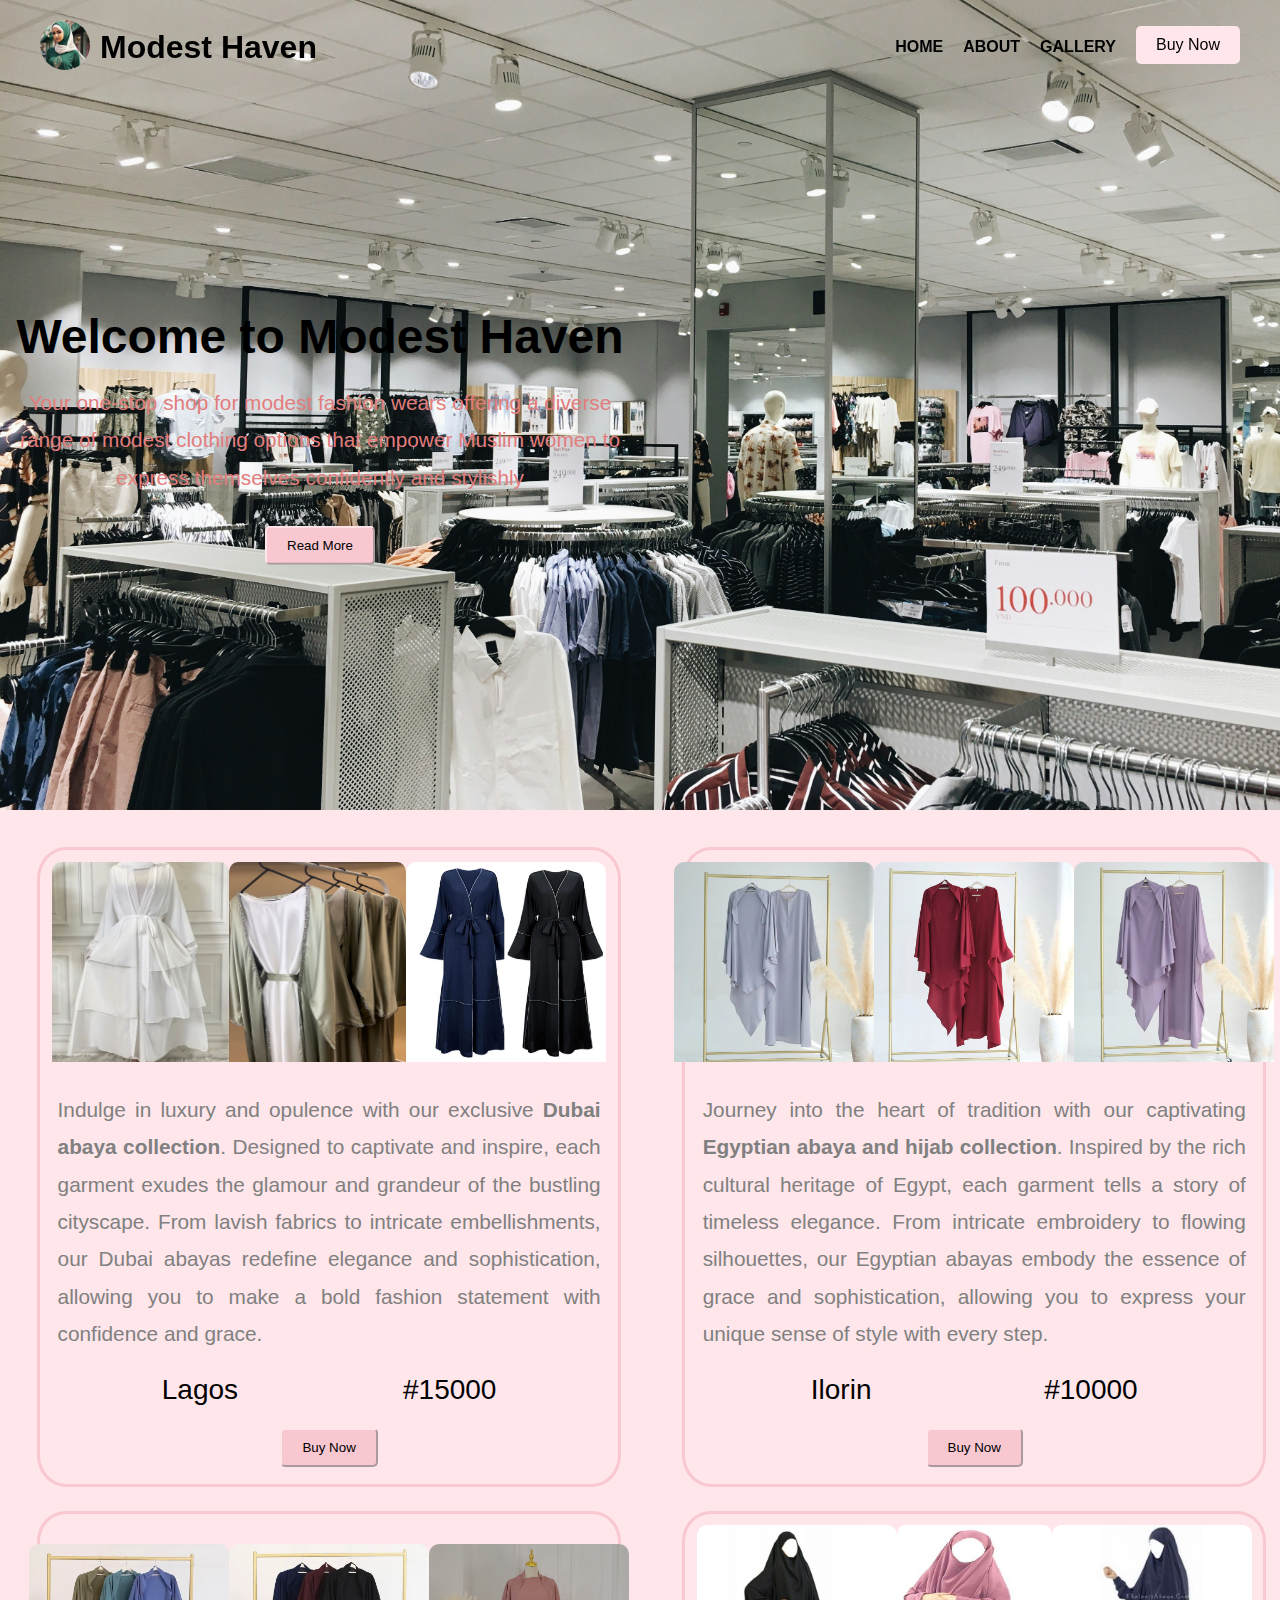
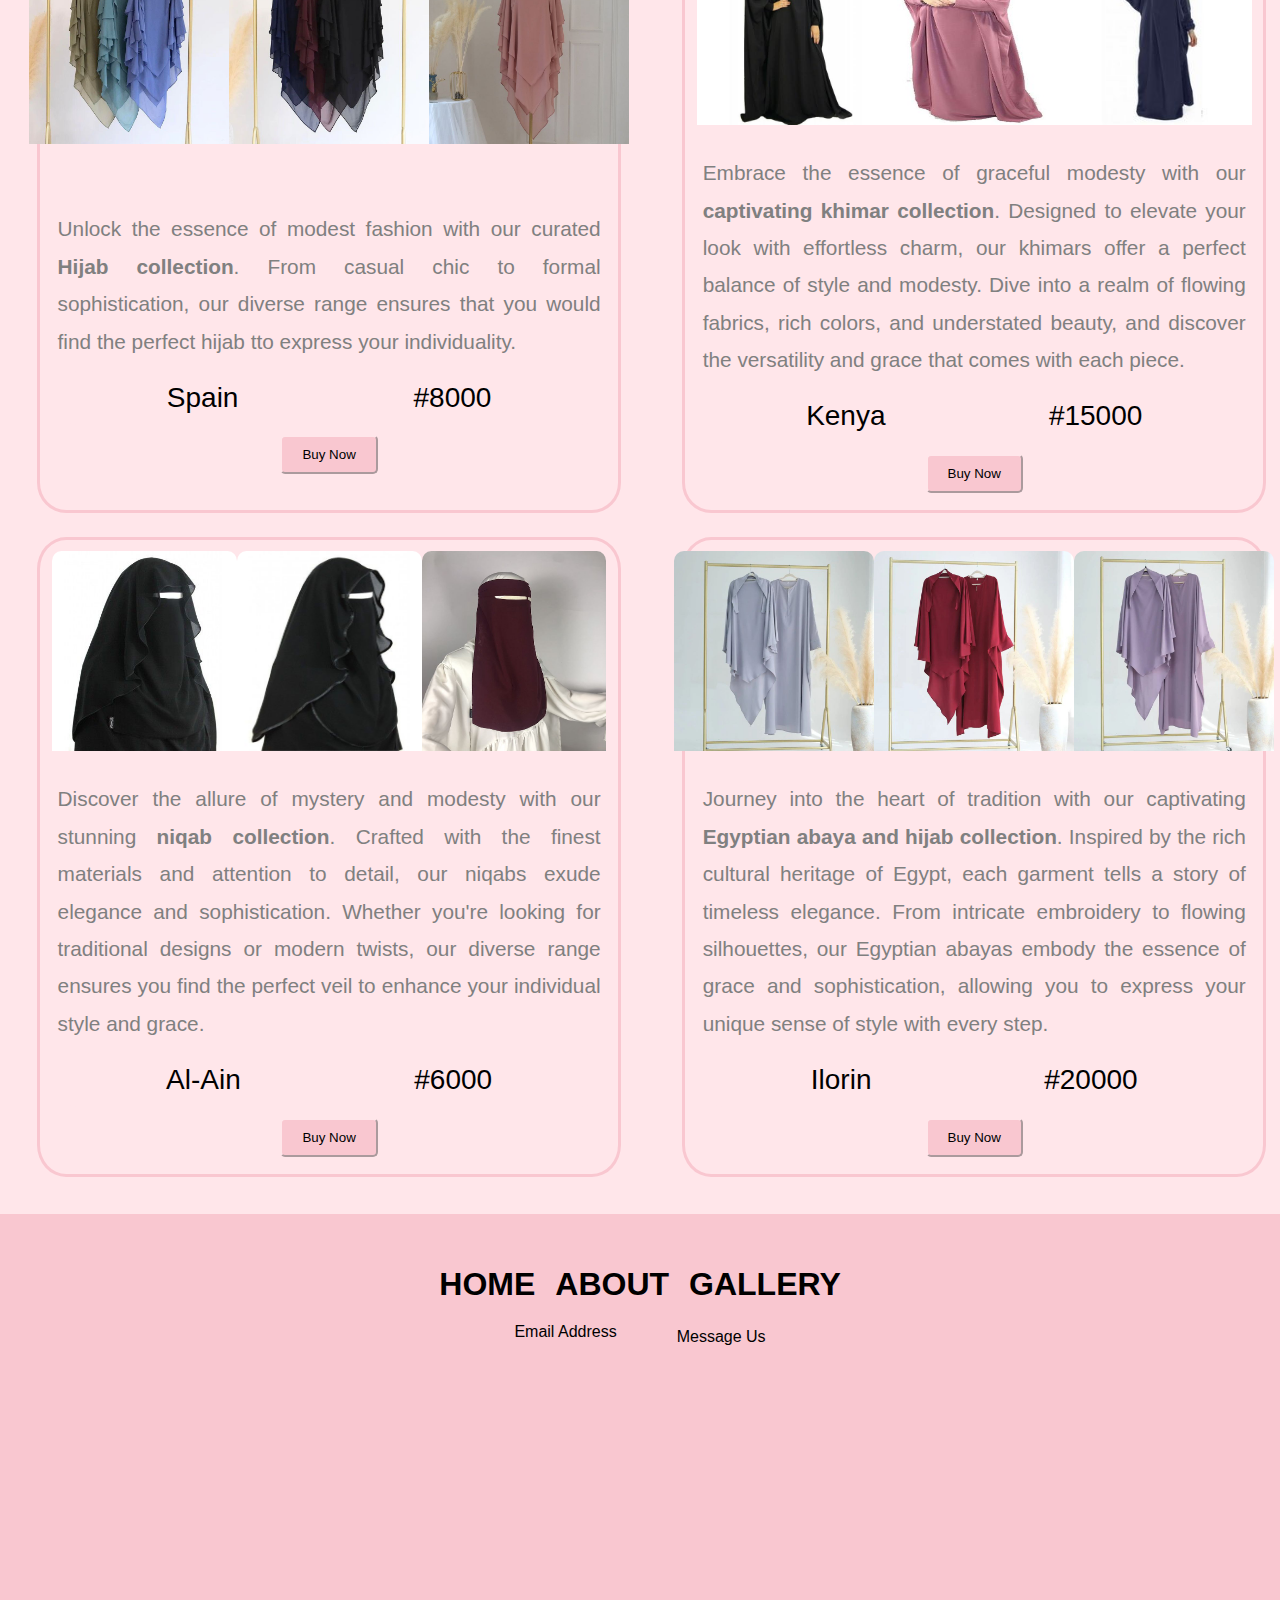
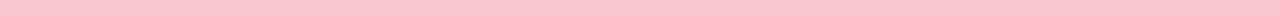
==== index.html @ b9d2606f "created fashion store" ====
<!DOCTYPE html>
<html lang="en">
  <head>
    <meta charset="UTF-8" />
    <meta name="viewport" content="width=device-width, initial-scale=1.0" />
    <title>Modest Haven</title>
    <link rel="stylesheet" href="./style/style.css" />
    <link
      rel="stylesheet"
      href="./font-awesome-4.7.0/css/font-awesome.min.css"
    />
    <script defer src="./script/script.js"></script>
    <link rel="preconnect" href="https://fonts.googleapis.com">
<link rel="preconnect" href="https://fonts.gstatic.com" crossorigin>
<link href="https://fonts.googleapis.com/css2?family=Montserrat:ital,wght@0,100..900;1,100..900&display=swap" rel="stylesheet">
  </head>
  <body>
    <header id="header">
      <div class="logo">
        <img src="./public/logo2.png" alt="Logo">
        <h1>Modest Haven</h1>
      </div>
      <nav id="navbar">
        <ul class="menu hamburger" >
          <li><a href="#">Home</a></li>
          <li><a href="./about.html">About</a></li>
          <li><a href="./gallery.html">Gallery</a></li>
          <a href="./gallery.html"> <button>Buy Now</button></a>
        </ul>
        <button class="menu-toggle" id="menu-toggle">
          <svg xmlns="http://www.w3.org/2000/svg" fill="none" viewBox="0 0 24 24" stroke-width="1.5" stroke="currentColor" class="open">
            <path stroke-linecap="round" stroke-linejoin="round" d="M3.75 6.75h16.5M3.75 12h16.5m-16.5 5.25h16.5" />
          </svg>    
          <svg xmlns="http://www.w3.org/2000/svg" fill="none" viewBox="0 0 24 24" stroke-width="1.5" stroke="currentColor" class="close">
            <path stroke-linecap="round" stroke-linejoin="round" d="M6 18 18 6M6 6l12 12" />
          </svg>
          
          </button>      
      </nav>
    </header>
    
    <section class="landing">
      <div class="container">
        <h2>Welcome to Modest Haven</h2>
        <p>
          Your one-stop shop for modest fashion wears offering a diverse range
          of modest clothing options that empower Muslim women to express
          themselves confidently and stylishly
        </p>
        <a href="./about.html"> <button>Read More</button></a>
      </div>
    </section>
    <div class="gallery">
      <div class="card-container">
        <div class="card">
          <div class="card-img">
            <img src="./public/dubai abaya/dubai (1).jpeg" alt="" />
            <img src="./public/dubai abaya/dubai (2).jpeg" alt="" />
            <img src="./public/dubai abaya/dubai (3).jpeg" alt="" />
          </div>
          <div class="blog">
            <p>
              Indulge in luxury and opulence with our exclusive
              <strong>Dubai abaya collection</strong>. Designed to captivate and
              inspire, each garment exudes the glamour and grandeur of the
              bustling cityscape. From lavish fabrics to intricate
              embellishments, our Dubai abayas redefine elegance and
              sophistication, allowing you to make a bold fashion statement with
              confidence and grace.
            </p>
            <div class="details">
              <span><i class="fa-solid fa-location-dot"></i>Lagos</span>
              <span>#15000</span>
            </div>
            <a href="https://wa.me/+2348085032329"> <button>Buy Now</button></a>
          </div>
        </div>

        <div class="card">
          <div class="card-img">
            <img
              src="./public/egyptian abaya with hijabs/abaya (1).jpeg"
              alt=""
            />
            <img
              src="./public/egyptian abaya with hijabs/abaya (2).jpeg"
              alt=""
            />
            <img
              src="./public/egyptian abaya with hijabs/abaya (3).jpeg"
              alt=""
            />
          </div>
          <div class="blog">
            <p>
              Journey into the heart of tradition with our captivating
              <strong>Egyptian abaya and hijab collection</strong>. Inspired by
              the rich cultural heritage of Egypt, each garment tells a story of
              timeless elegance. From intricate embroidery to flowing
              silhouettes, our Egyptian abayas embody the essence of grace and
              sophistication, allowing you to express your unique sense of style
              with every step.
            </p>
            <div class="details">
              <span><i class="fa-solid fa-location-dot"></i>Ilorin</span>
              <span>#10000</span>
            </div>
            <a href="https://wa.me/+2348085032329"> <button>Buy Now</button></a>
          </div>
        </div>

        <div class="card">
          <div class="card-img">
            <img src="./public/hijabs/hijab (1).jpeg" alt="" />
            <img src="./public/hijabs/hijab (2).jpeg" alt="" />
            <img src="./public/hijabs/hijab (3).jpeg" alt="" />
          </div>
          <div class="blog">
            <p>
              Unlock the essence of modest fashion with our curated
              <strong>Hijab collection</strong>. From casual chic to formal
              sophistication, our diverse range ensures that you would find the
              perfect hijab tto express your individuality.
            </p>
            <div class="details">
              <span><i class="fa-solid fa-location-dot"></i>Spain</span>
              <span>#8000</span>
            </div>
            <a href="https://wa.me/+2348085032329"> <button>Buy Now</button></a>
          </div>
        </div>

        <div class="card">
          <div class="card-img">
            <img src="./public/khimar/khimar1 (1).jpeg" alt="" />
            <img src="./public/khimar/khimar1 (1).jpg" alt="" />
            <img src="./public/khimar/khimar1 (2).jpg" alt="" />
          </div>
          <div class="blog">
            <p>
              Embrace the essence of graceful modesty with our
              <strong>captivating khimar collection</strong>. Designed to
              elevate your look with effortless charm, our khimars offer a
              perfect balance of style and modesty. Dive into a realm of flowing
              fabrics, rich colors, and understated beauty, and discover the
              versatility and grace that comes with each piece.
            </p>
            <div class="details">
              <span><i class="fa-solid fa-location-dot"></i>Kenya</span>
              <span>#15000</span>
            </div>
            <a href="https://wa.me/+2348085032329"> <button>Buy Now</button></a>
          </div>
        </div>

        <div class="card niqab">
          <div class="card-img">
            <img src="./public/niqabs/niqab (1).jpeg" alt="" />
            <img src="./public/niqabs/niqab (2).jpeg" alt="" />
            <img src="./public/niqabs/niqab (3).jpeg" alt="" />
          </div>
          <div class="blog">
            <p>
              Discover the allure of mystery and modesty with our stunning
              <strong>niqab collection</strong>. Crafted with the finest
              materials and attention to detail, our niqabs exude elegance and
              sophistication. Whether you're looking for traditional designs or
              modern twists, our diverse range ensures you find the perfect veil
              to enhance your individual style and grace.
            </p>
            <div class="details">
              <span><i class="fa-solid fa-location-dot"></i>Al-Ain</span>
              <span>#6000</span>
            </div>
            <a href="https://wa.me/+2348085032329"> <button>Buy Now</button></a>
          </div>
        </div>
        <div class="card">
          <div class="card-img">
            <img
              src="./public/egyptian abaya with hijabs/abaya (1).jpeg"
              alt=""
            />
            <img
              src="./public/egyptian abaya with hijabs/abaya (2).jpeg"
              alt=""
            />
            <img
              src="./public/egyptian abaya with hijabs/abaya (3).jpeg"
              alt=""
            />
          </div>
          <div class="blog">
            <p>
              Journey into the heart of tradition with our captivating
              <strong>Egyptian abaya and hijab collection</strong>. Inspired by
              the rich cultural heritage of Egypt, each garment tells a story of
              timeless elegance. From intricate embroidery to flowing
              silhouettes, our Egyptian abayas embody the essence of grace and
              sophistication, allowing you to express your unique sense of style
              with every step.
            </p>
            <div class="details">
              <span><i class="fa-solid fa-location-dot"></i>Ilorin</span>
              <span>#20000</span>
            </div>
            <a href="https://wa.me/+2348085032329"> <button>Buy Now</button></a>
          </div>
        </div>
      </div>
    </div>

    <footer>
      <footer>
        <nav>
          <ul>
            <li><a href="./index.html">Home</a></li>
            <li><a href="./about.html">About</a></li>
            <li><a href="./gallery.html">Gallery</a></li>
          </ul>
        </nav>
        <div class="contact-details">
          <a href="mailto:asmaaishowo2912@gmail.com">Email Address</a>
          <a href="https://wa.me/+2348085032329"><p>Message Us</p></a>
        </div>
        <div class="live-map">
          <iframe
            src="https://www.google.com/maps/embed?pb=!1m18!1m12!1m3!1d3946.375915290896!2d4.514616473500658!3d8.46277609759829!2m3!1f0!2f0!3f0!3m2!1i1024!2i768!4f13.1!3m3!1m2!1s0x1036535862842335%3A0xa65446257aa4c452!2sTanik%20Foods!5e0!3m2!1sen!2sng!4v1714687609646!5m2!1sen!2sng"
            width="100%"
            height="200"
            style="border: 0"
            allowfullscreen=""
            loading="lazy"
            referrerpolicy="no-referrer-when-downgrade"
          ></iframe>
        </div>
      </footer>
  </body>
</html>
---- style/style.css ----
:root {
  --primary-color: #ffe6ea;
  --secondary-color: #fbf5f5;
  --text-color: grey;
  --shadow-color: #000;
  --border-color: #f9c7d0;
}
* {
  margin: 0;
  padding: 0;
  box-sizing: border-box;
}
body {
  margin: 0;
  width: 100%;
  font-family: Arial, sans-serif;
  background-color: var(--primary-color);
}

header {
  position: fixed;
  top: 0;
  left: 0;
  width: 100vw;
  background-color: transparent;
  padding: 20px 40px;
  transition: background-color 0.3s ease;
  z-index: 1000;
  display: flex;
  justify-content: space-between;
  align-items: center;
}
.scrolled {
  background-color: var(--border-color);
}

.logo {
  display: flex;
  align-items: center;
}

.logo img {
  width: 50px;
  height: 50px;
  border-radius: 50%;
  margin-right: 10px;
}

.logo h1 {
  margin: 0;
}

nav ul {
  list-style: none;
  margin: 0;
  padding: 0;
  display: flex;
}

nav ul li {
  padding-top: 12px;
  margin-right: 20px;
}

nav ul li:last-child {
  margin-right: 0;
}

nav ul li a {
  color: black;
  text-decoration: none;
  font-weight: bold;
  text-transform: uppercase;
}

.menu-toggle {
  display: none;
  position: relative;
}

.hidden {
  display: none;
}

.menu-toggle svg {
  height: 32px;
}

#navbar.open .menu {
  display: block;
}
header button {
  background-color: var(--primary-color);
  color: black;
  border: none;
  padding: 10px 20px;
  border-radius: 5px;
  cursor: pointer;
  font-size: 16px;
}

button:hover {
  background-color: var(--border-color);
}

.landing {
  background-image: url(../public/bg.jpg);
  background-size: cover;
  color: #d3d3d3;
  text-align: center;
  position: relative;
  padding: 100px 0;
  height: 90vh;
  width: 100%;
  display: flex;
  flex-direction: row;
  justify-content: space-between;
}
.display {
  width: 100vw;
}
.landing .container {
  position: absolute;
  top: 50%;
  right: 50%;
  transform: translate(-0%, -50%);
  text-align: center;
}

.landing h2 {
  font-size: 3em;
  margin-bottom: 20px;
  color: black;
  padding-top: 10%;
}

.landing p {
  font-size: 1.3em;
  margin-bottom: 30px;
  color: rgb(226, 125, 125);
}

button {
  display: inline-block;
  padding: 10px 20px;
  background-color: var(--border-color);
  border-color: var(--primary-color);
  color: black;
  text-decoration: none;
  border-radius: 5px;
  transition: background-color 0.3s;
}

button:hover {
  background-color: var(--primary-color);
}

.card-container {
  display: grid;
  grid-template-columns:repeat(auto-fit, minmax(500px, 1fr));
  padding: 2%;
  column-gap: 5%;
  background-color: var(--primary-color);
  width: 100%;
}
.gallery .card-container .card {
  display: flex;
  flex-direction: column;
  justify-content: space-around;
  width: 100%;
  border-radius: 5%;
  border: 3px solid var(--border-color);
  margin: 2%;
}
.gallery .card-container .card .card-img {
  display: flex;
  flex-direction: row;
  justify-content: center;
  padding: 2%;
}
.gallery .card-container .card .card-img img {
  width: 200px;
  height: 200px;
}
span {
  font-size: 28px;
}
h4 {
  text-align: center;
  font-size: 20px;
}
a {
  text-decoration: none;
}
.card .blog {
  padding: 3%;
}
.card .blog .details {
  display: flex;
  justify-content: space-around;
  align-items: center;
  padding: 2%;
  border-radius: 5%;
  margin: 2%;
}
.card .blog p {
  text-align: justify;
  font-size: 1.3em;
  color: var(--text-color);
}
.blog button {
  background-color: var(--border-color);
  color: black;
  align-items: center;
  border-radius: 5px;
  display: block;
  margin: auto;
  border-color: var(--primary-color);
}
footer {
  background-color: var(--border-color);
  color: #fff;
  padding: 20px;
  position: relative;
  width: 100%;
}
footer nav {
  display: flex;
  justify-content: center;
}
footer nav ul {
  list-style: none;
  padding: 0;
  margin: 0;
  font-size: 32px;
}
footer nav ul li {
  display: inline;
  margin-right: 20px;
  color: #000000;
}
footer nav ul li:last-child {
  margin-right: 0;
}

.contact-details {
  display: flex;
  flex-direction: row;
  justify-content: center;
  gap: 5%;
  margin-top: 20px;
  text-align: center;
}
.contact-details a {
  text-decoration: none;
  color: #000000;
}
.live-map {
  margin-top: 20px;
}
.gallery-gallery {
  display: grid;
  grid-template-columns: repeat(auto-fit, minmax(200px, 1fr));
  column-gap: 2%;
  padding-top: 10%;
  padding: 2%;
  margin-top: 120px;
}
.image {
  display: flex;
  flex-direction: column;
  justify-content: space-around;
  border: 5px solid var(--border-color);
  margin: 2%;
  border-radius: 5%;
}
img {
  width: 100%;
  height: 350px;
  border-radius: 5% 5% 0 0;
}
a {
  text-decoration: none;
}
.details {
  padding: 5px;
  background-color: var(--primary-color);
  border: 2px;
}
.info {
  display: flex;
  justify-content: space-around;
  align-items: center;
  padding: 2%;
  border-radius: 5%;
  margin: 2%;
  font-size: 20px;
}

.buy-button {
  background-color: var(--border-color);
  color: black;
  border: none;
  border-radius: 2%;
  cursor: pointer;
  padding: 3%;
  display: block;
  margin: auto;
}
p {
  line-height: 1.8;
}
h1 {
  text-align: center;
  margin-top: 120px;
}
.founder-story {
  color: #333;
  padding: 3%;
}
.founder-story p {
  padding-top: 5px;
  margin-bottom: 30px;
  font-size: 16px;
  line-height: 1.6;
}
.testimonial p {
  color: #666;
  font-size: 16px;
  line-height: 1.6;
  margin-bottom: 10px;
}

.testimonial .author {
  color: #999;
  font-size: 14px;
  font-style: italic;
}
.Values {
  color: #333;
  padding: 3%;
}
h2 {
  text-align: center;
}
.customer-testimonials {
  color: black;
  padding: 3%;
  display: flex;
  justify-content: space-evenly;
  gap: 10px;
  padding: 2%;
}
.testimonial {
  background-color: var(--border-color);
  padding: 20px;
  border-radius: 5px;
  margin-bottom: 20px;
}

header h1 {
  font-size: 2em;
  margin-bottom: 10px;
  padding-top: 2%;
  color: black;
  text-align: center;
}

.menu-toggle .close {
  display: none;
}

.menu-toggle.isopen .open {
  display: none;
}

.menu-toggle.isopen .close {
  display: block;
}

@media screen and (max-width: 768px) {
  .navbar {
    position: relative;
  }
  .menu {
    display: none;
    position: absolute;
  }
  /* header {
    position: relative;
  } */
  .active {
    display: flex;
    flex-direction: column;
    justify-content: space-evenly;
    align-items: center;
    height: 250px;
    top: 0;
    right: 0;
    padding-right: 50px;
    width: 250px;
    z-index: 98;
    background-color: var(--secondary-color);
  }
  .menu-toggle {
    display: block;
    cursor: pointer;
    z-index: 9999999;
    position: relative;
  }
  section {
    display: flex;
    flex-direction: column;
    justify-content: center;
    color: #fff;
    gap: 2px;
  }
  .logo h1 {
    padding-top: 5px;
  }
  .landing .container {
    z-index: 1;
    position: absolute;
    top: 50%;
    right: 50%;
    transform: translate(50%, -50%);
    text-align: center;
  }
  .landing .container p,
  .landing .container h2 {
    color: rgb(226, 125, 125);
    line-height: normal;
  }
  .card-container {
    grid-template-columns: repeat(1, 1fr);
    padding: 2px;
    width: 96.5vw;
  }
  .gallery .card-container .card {
    width: 90vw;
  }
  .gallery .card-container .card .card-img img {
    width: 150px;
    height: 150px;
  }
 
  .live-map {
    display: none;
  }
  .customer-testimonials {
    display: flex;
    flex-direction: column;
  }
  h1 {
    margin-top: 120px;
  }
}
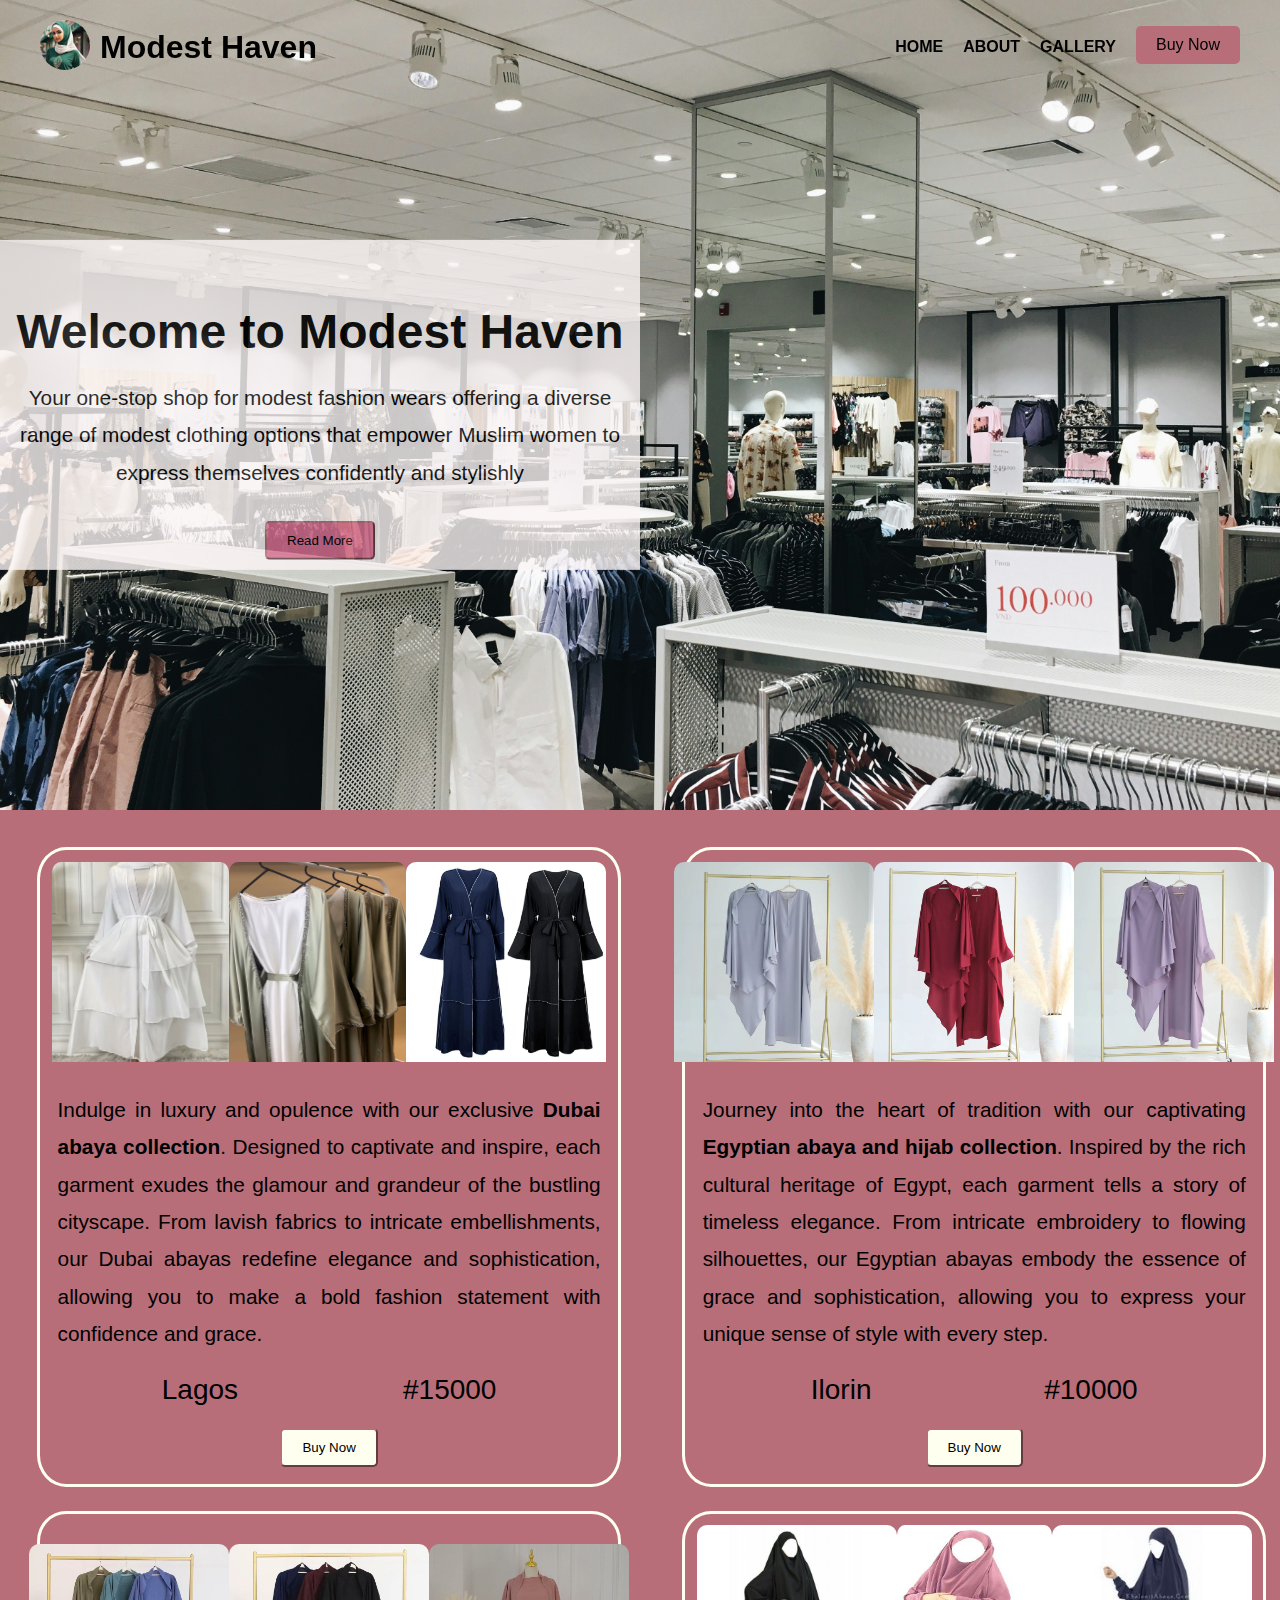
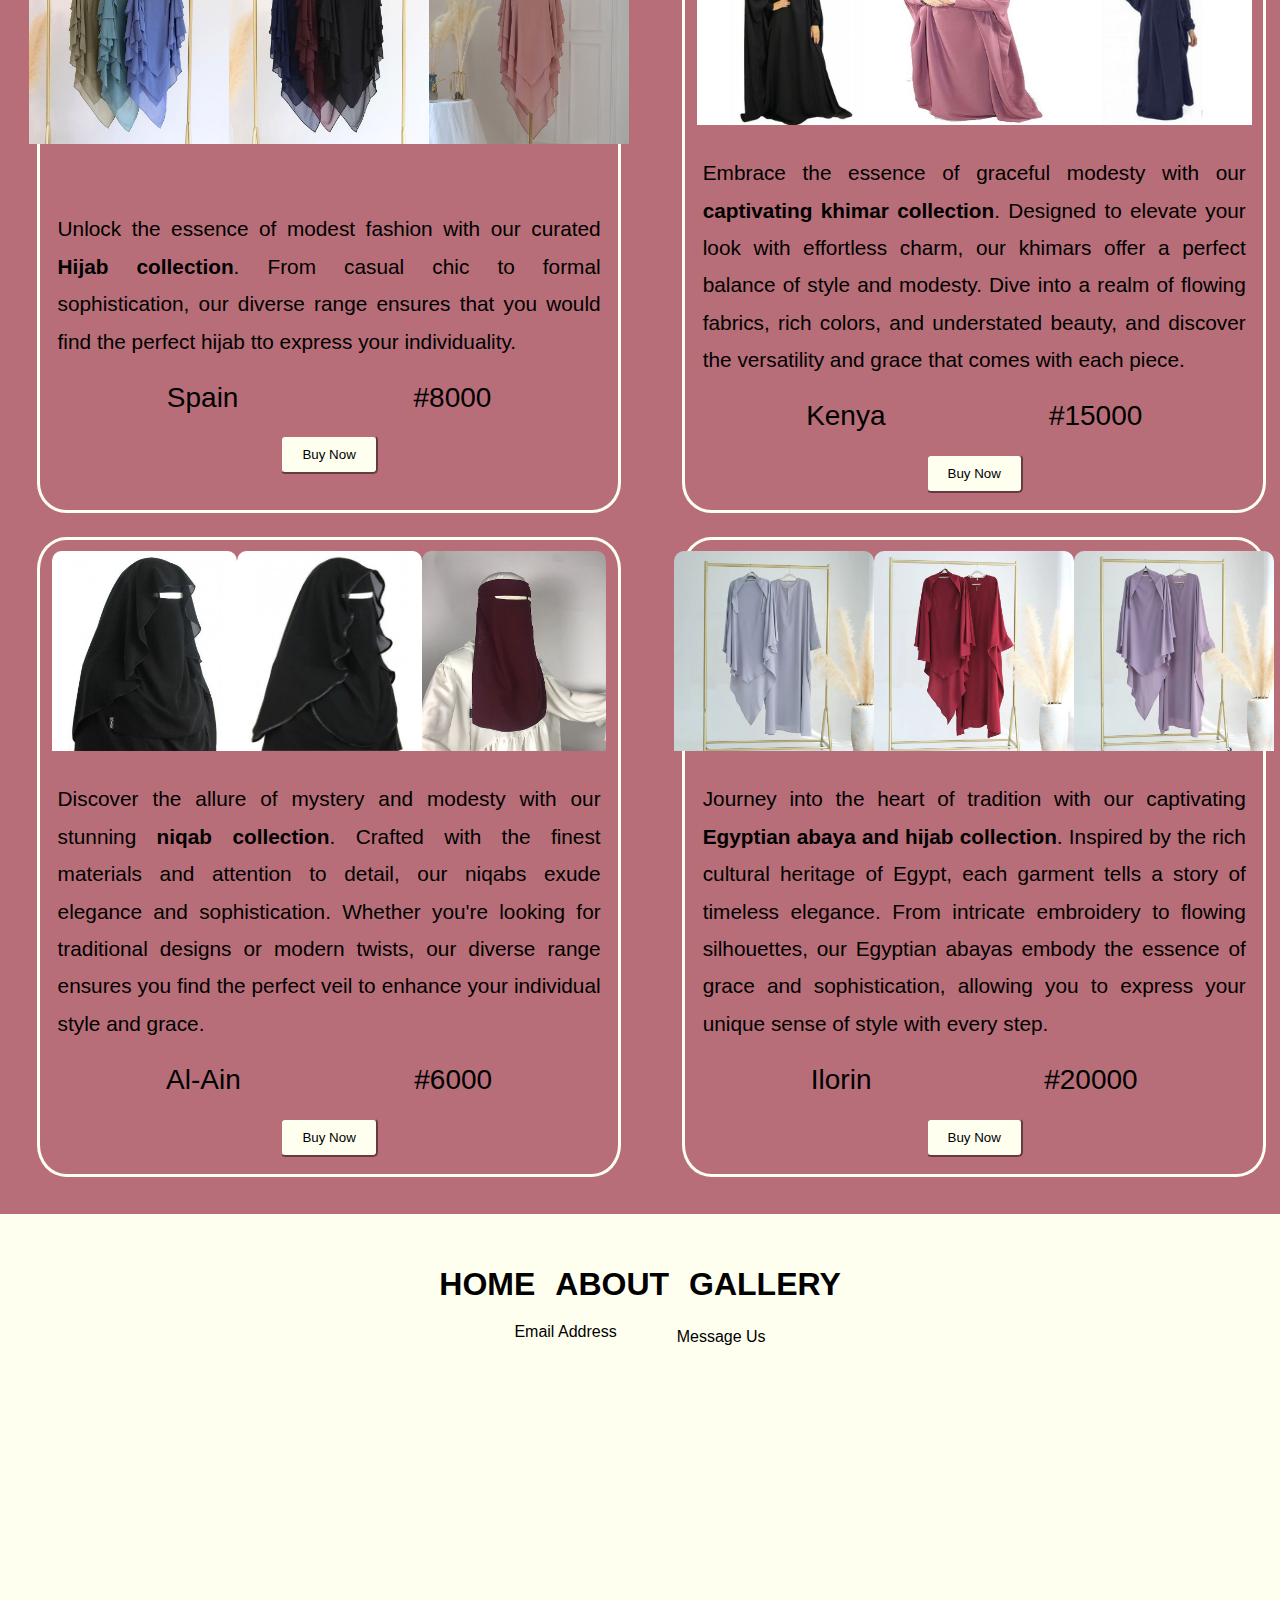
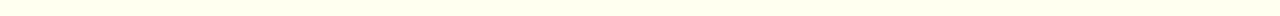
==== commit 27561fc6: "changes" ====
--- a/index.html
+++ b/index.html
@@ -39,6 +39,7 @@
       </nav>
     </header>
     
+    
     <section class="landing">
       <div class="container">
         <h2>Welcome to Modest Haven</h2>
@@ -47,7 +48,7 @@
           of modest clothing options that empower Muslim women to express
           themselves confidently and stylishly
         </p>
-        <a href="./about.html"> <button>Read More</button></a>
+        <a href="./about.html"> <button class="readmore">Read More</button></a>
       </div>
     </section>
     <div class="gallery">
--- a/style/style.css
+++ b/style/style.css
@@ -1,9 +1,9 @@
 :root {
-  --primary-color: #ffe6ea;
+  --primary-color: #b76e79;
   --secondary-color: #fbf5f5;
-  --text-color: grey;
+  --text-color: black;
   --shadow-color: #000;
-  --border-color: #f9c7d0;
+  --border-color: #fffff0;
 }
 * {
   margin: 0;
@@ -125,8 +125,14 @@
   right: 50%;
   transform: translate(-0%, -50%);
   text-align: center;
-}
-
+  background-color: var(--secondary-color);
+  opacity: 0.8;
+  z-index: 1;
+}
+.readmore{
+  background-color: palevioletred;
+  margin-bottom: 10px;
+}
 .landing h2 {
   font-size: 3em;
   margin-bottom: 20px;
@@ -137,7 +143,7 @@
 .landing p {
   font-size: 1.3em;
   margin-bottom: 30px;
-  color: rgb(226, 125, 125);
+  color: black;
 }
 
 button {
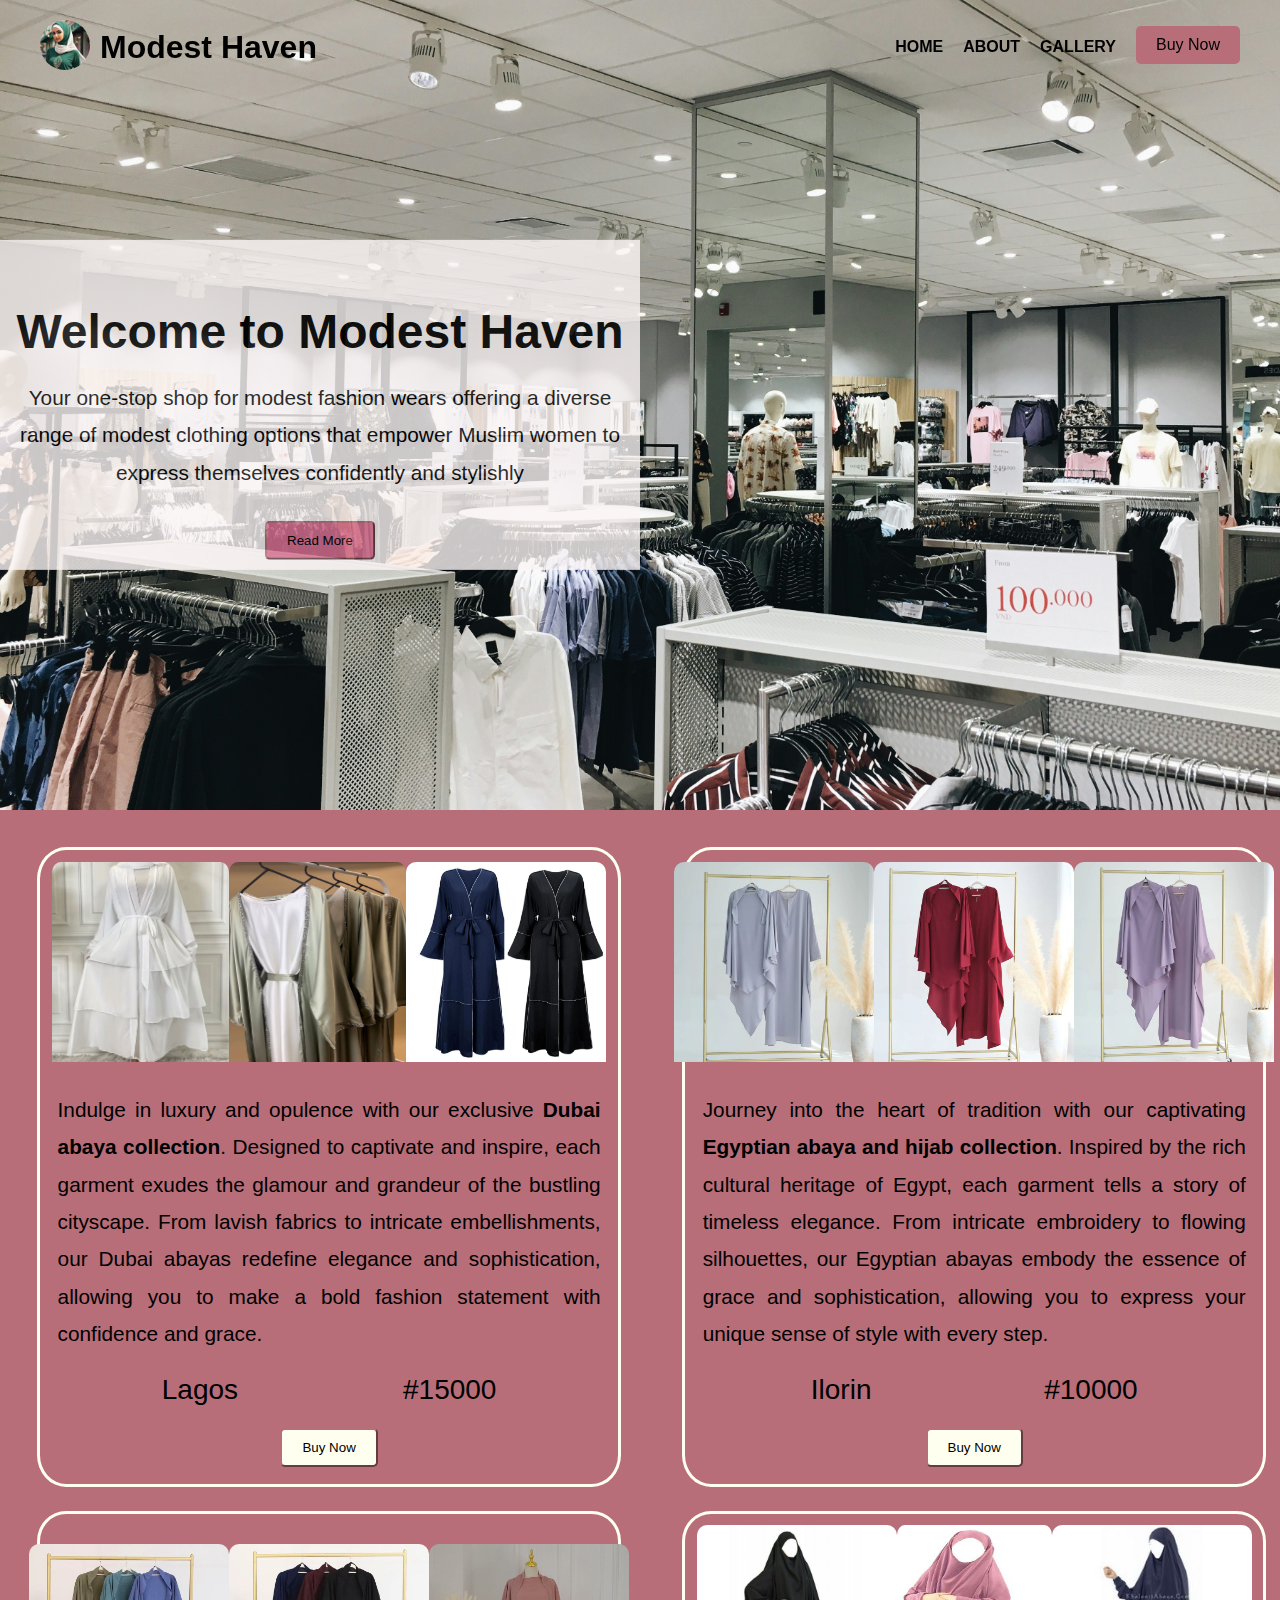
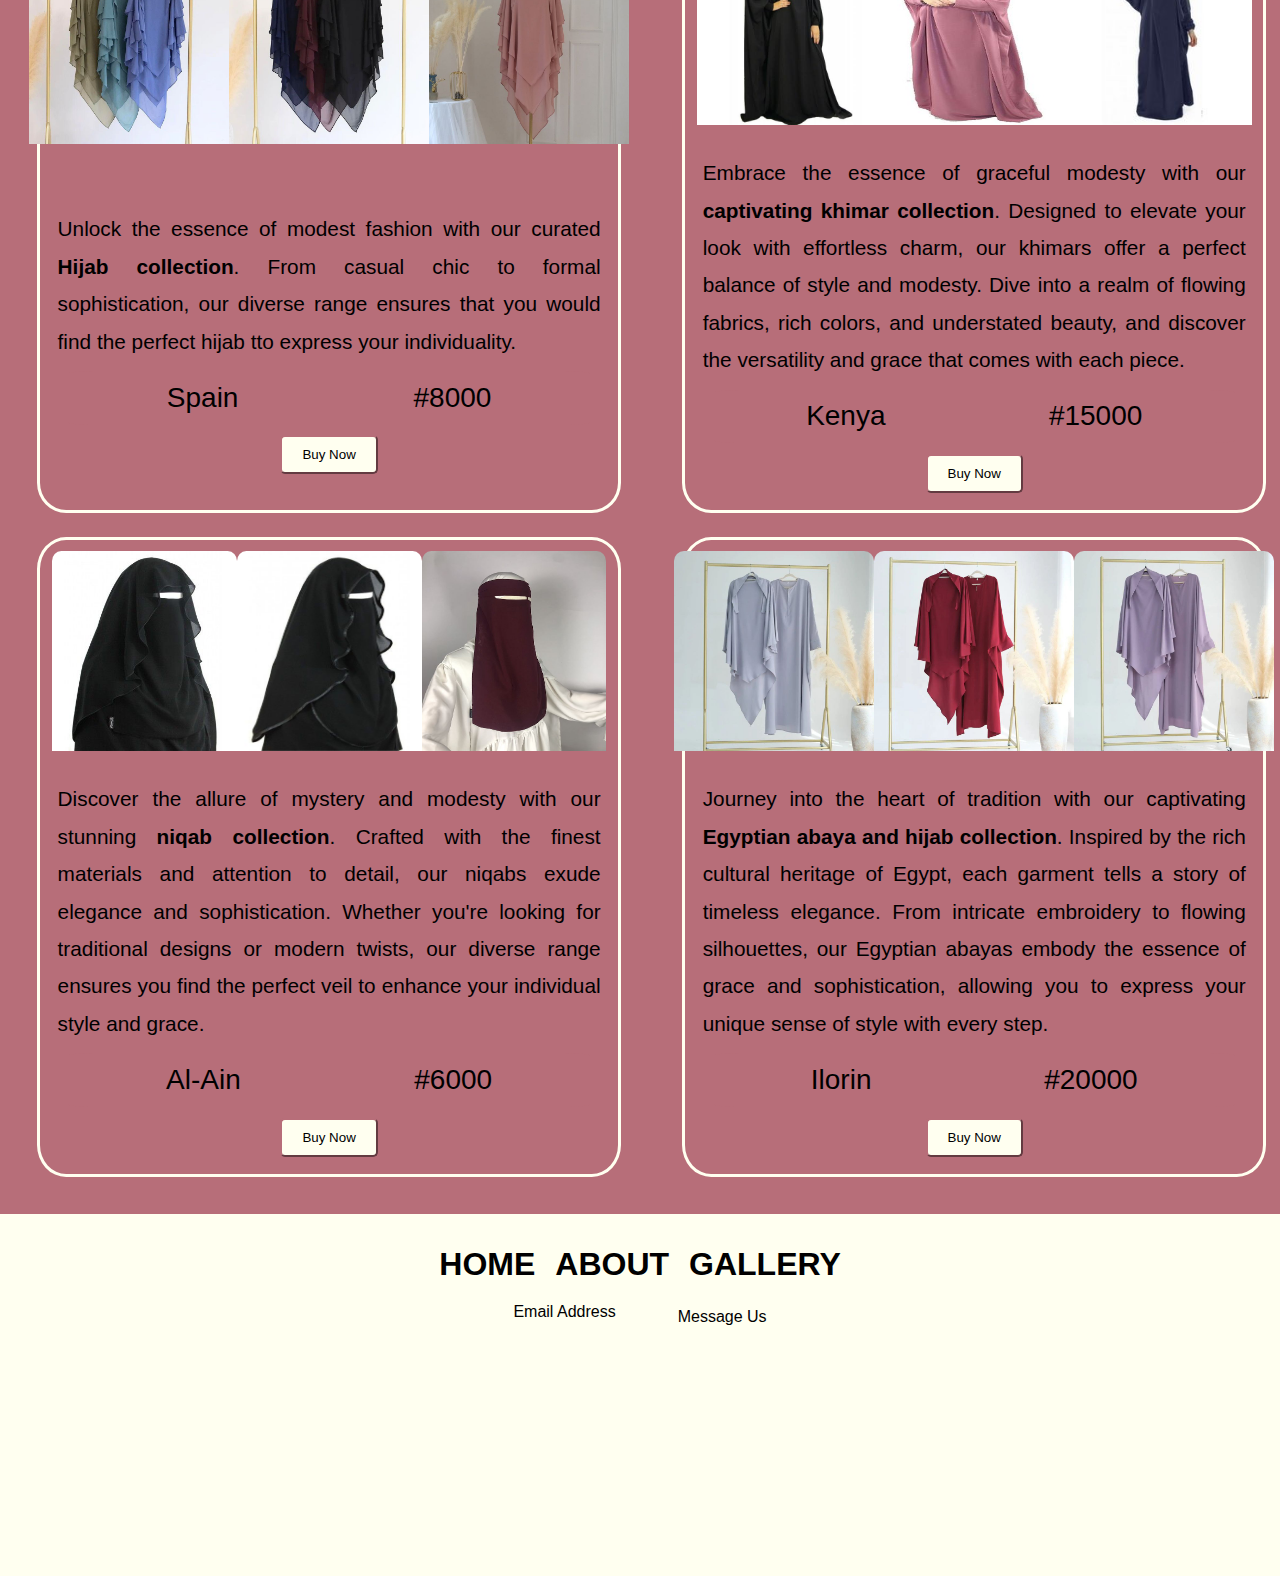
==== commit 8085df3c: "made changes" ====
--- a/index.html
+++ b/index.html
@@ -210,8 +210,7 @@
         </div>
       </div>
     </div>
-
-    <footer>
+    
       <footer>
         <nav>
           <ul>
--- a/style/style.css
+++ b/style/style.css
@@ -446,8 +446,8 @@
     width: 90vw;
   }
   .gallery .card-container .card .card-img img {
-    width: 150px;
-    height: 150px;
+    width: 100px;
+    height: 100px;
   }
  
   .live-map {
@@ -460,4 +460,5 @@
   h1 {
     margin-top: 120px;
   }
-}
+  
+}
